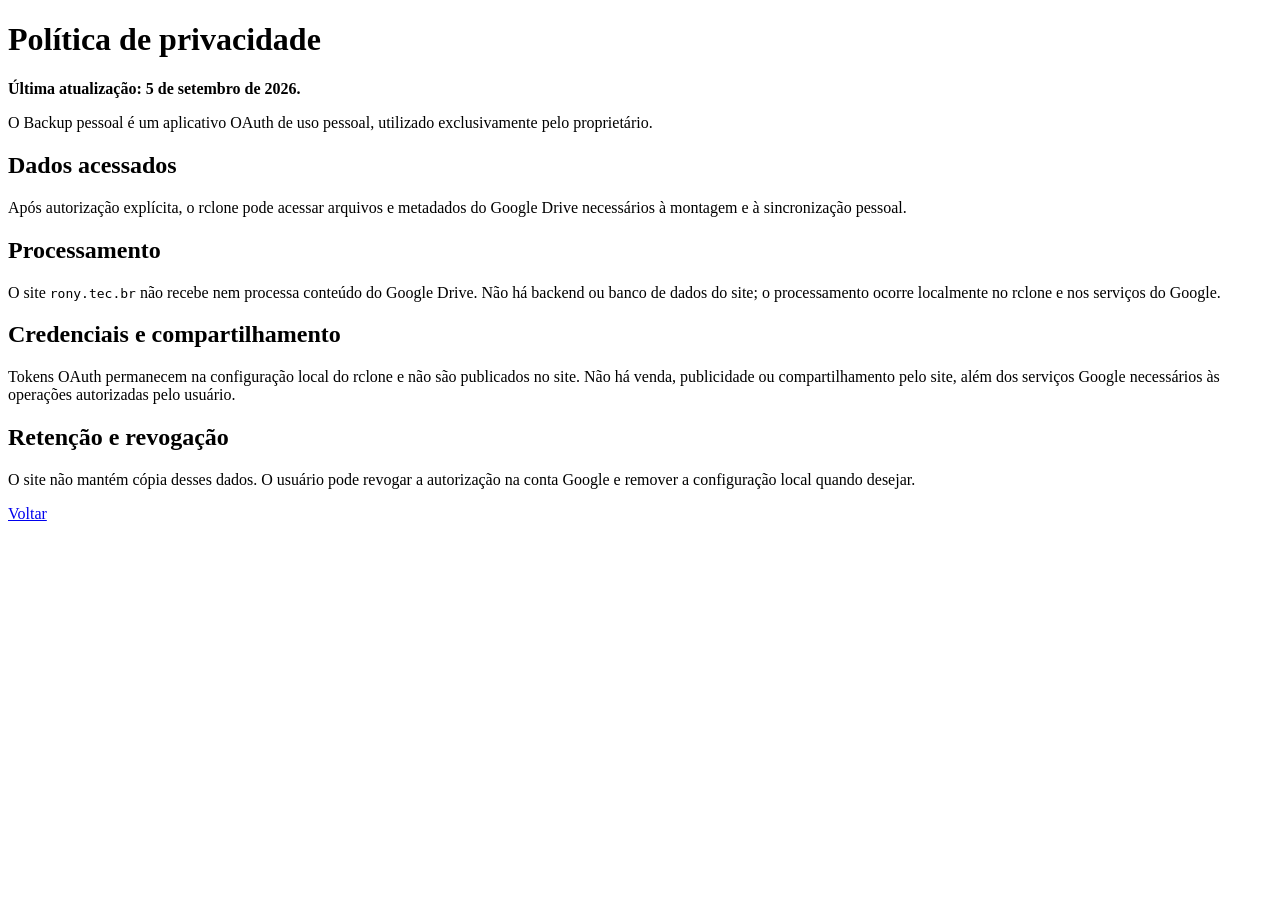
==== privacy/index.html @ d4ebe014 "Add privacy policy" ====
<!doctype html><html lang="pt-BR"><head><meta charset="utf-8"><meta name="viewport" content="width=device-width, initial-scale=1"><title>Política de privacidade — Backup pessoal</title><link rel="stylesheet" href="../style.css"></head><body><main><h1>Política de privacidade</h1><p><strong>Última atualização: 5 de setembro de 2026.</strong></p><p>O Backup pessoal é um aplicativo OAuth de uso pessoal, utilizado exclusivamente pelo proprietário.</p><h2>Dados acessados</h2><p>Após autorização explícita, o rclone pode acessar arquivos e metadados do Google Drive necessários à montagem e à sincronização pessoal.</p><h2>Processamento</h2><p>O site <code>rony.tec.br</code> não recebe nem processa conteúdo do Google Drive. Não há backend ou banco de dados do site; o processamento ocorre localmente no rclone e nos serviços do Google.</p><h2>Credenciais e compartilhamento</h2><p>Tokens OAuth permanecem na configuração local do rclone e não são publicados no site. Não há venda, publicidade ou compartilhamento pelo site, além dos serviços Google necessários às operações autorizadas pelo usuário.</p><h2>Retenção e revogação</h2><p>O site não mantém cópia desses dados. O usuário pode revogar a autorização na conta Google e remover a configuração local quando desejar.</p><p><a href="../">Voltar</a></p></main></body></html>
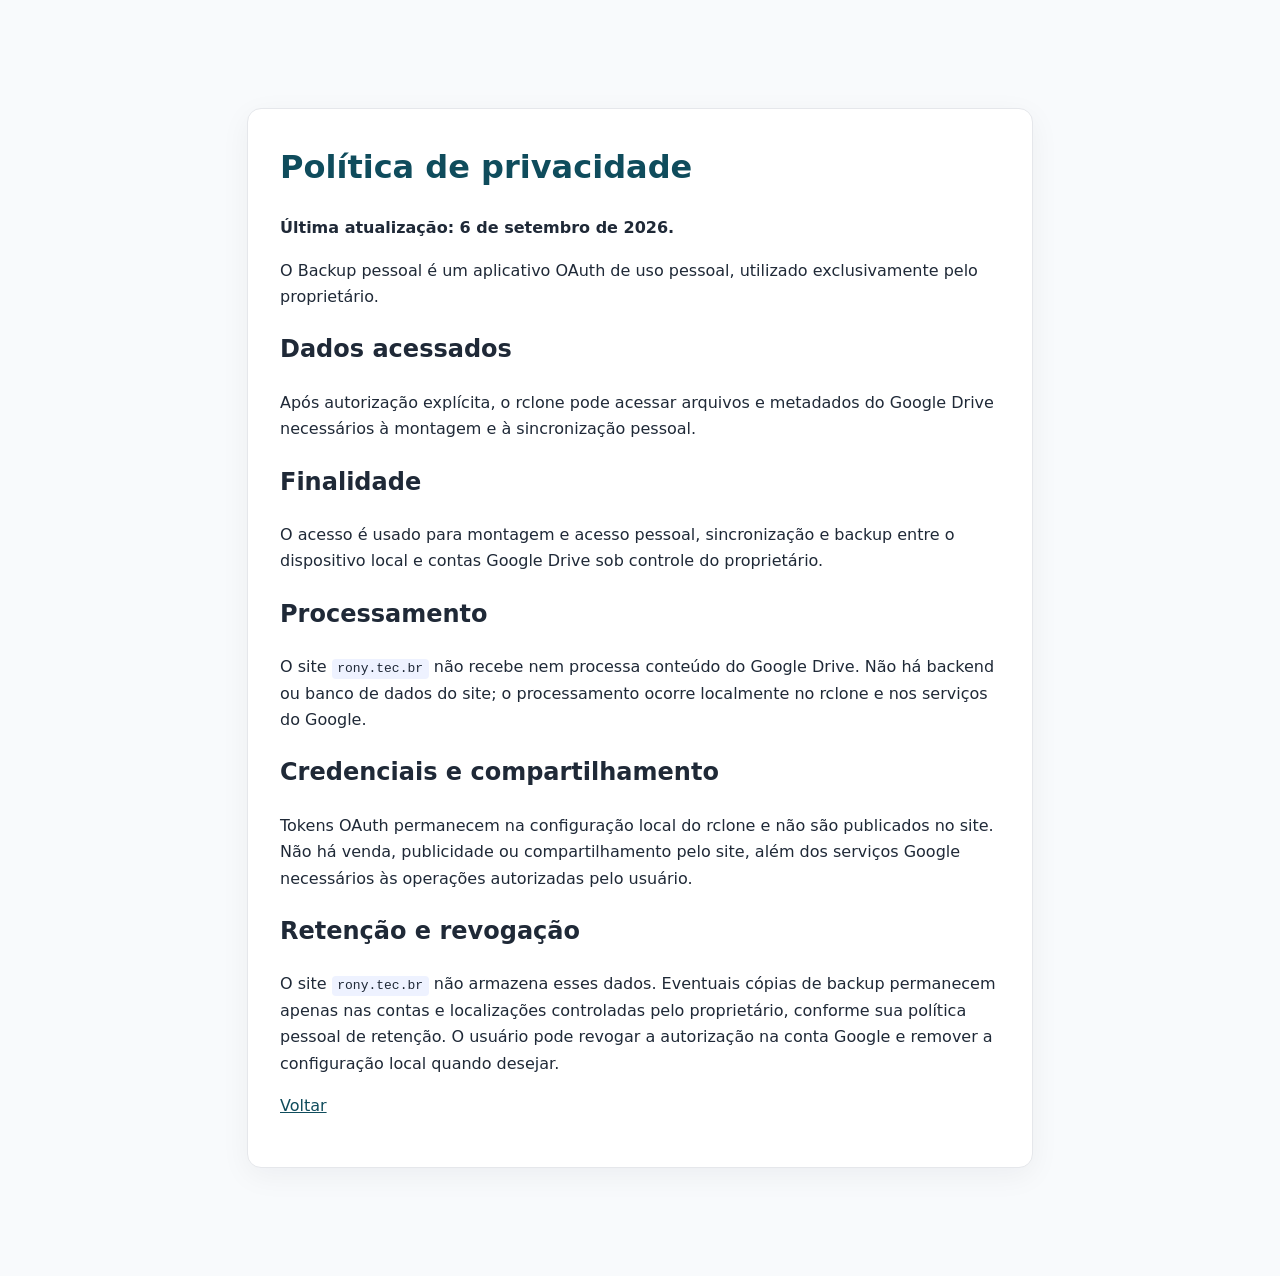
==== commit bc78f5e5: "Clarify privacy purpose and retention Updated the privacy policy with a new section on purpose and r" ====
--- a/privacy/index.html
+++ b/privacy/index.html
@@ -1 +1 @@
-<!doctype html><html lang="pt-BR"><head><meta charset="utf-8"><meta name="viewport" content="width=device-width, initial-scale=1"><title>Política de privacidade — Backup pessoal</title><link rel="stylesheet" href="../style.css"></head><body><main><h1>Política de privacidade</h1><p><strong>Última atualização: 5 de setembro de 2026.</strong></p><p>O Backup pessoal é um aplicativo OAuth de uso pessoal, utilizado exclusivamente pelo proprietário.</p><h2>Dados acessados</h2><p>Após autorização explícita, o rclone pode acessar arquivos e metadados do Google Drive necessários à montagem e à sincronização pessoal.</p><h2>Processamento</h2><p>O site <code>rony.tec.br</code> não recebe nem processa conteúdo do Google Drive. Não há backend ou banco de dados do site; o processamento ocorre localmente no rclone e nos serviços do Google.</p><h2>Credenciais e compartilhamento</h2><p>Tokens OAuth permanecem na configuração local do rclone e não são publicados no site. Não há venda, publicidade ou compartilhamento pelo site, além dos serviços Google necessários às operações autorizadas pelo usuário.</p><h2>Retenção e revogação</h2><p>O site não mantém cópia desses dados. O usuário pode revogar a autorização na conta Google e remover a configuração local quando desejar.</p><p><a href="../">Voltar</a></p></main></body></html>
+<!doctype html><html lang="pt-BR"><head><meta charset="utf-8"><meta name="viewport" content="width=device-width, initial-scale=1"><title>Política de privacidade — Backup pessoal</title><link rel="stylesheet" href="../style.css"></head><body><main><h1>Política de privacidade</h1><p><strong>Última atualização: 6 de setembro de 2026.</strong></p><p>O Backup pessoal é um aplicativo OAuth de uso pessoal, utilizado exclusivamente pelo proprietário.</p><h2>Dados acessados</h2><p>Após autorização explícita, o rclone pode acessar arquivos e metadados do Google Drive necessários à montagem e à sincronização pessoal.</p><h2>Finalidade</h2><p>O acesso é usado para montagem e acesso pessoal, sincronização e backup entre o dispositivo local e contas Google Drive sob controle do proprietário.</p><h2>Processamento</h2><p>O site <code>rony.tec.br</code> não recebe nem processa conteúdo do Google Drive. Não há backend ou banco de dados do site; o processamento ocorre localmente no rclone e nos serviços do Google.</p><h2>Credenciais e compartilhamento</h2><p>Tokens OAuth permanecem na configuração local do rclone e não são publicados no site. Não há venda, publicidade ou compartilhamento pelo site, além dos serviços Google necessários às operações autorizadas pelo usuário.</p><h2>Retenção e revogação</h2><p>O site <code>rony.tec.br</code> não armazena esses dados. Eventuais cópias de backup permanecem apenas nas contas e localizações controladas pelo proprietário, conforme sua política pessoal de retenção. O usuário pode revogar a autorização na conta Google e remover a configuração local quando desejar.</p><p><a href="../">Voltar</a></p></main></body></html>
--- a/style.css
+++ b/style.css
@@ -0,0 +1 @@
+:root{font-family:system-ui,-apple-system,Segoe UI,sans-serif;color:#1f2937;background:#f8fafc}body{margin:0}main{max-width:720px;margin:12vh auto;padding:2rem;line-height:1.65;background:white;border:1px solid #e5e7eb;border-radius:14px;box-shadow:0 8px 30px #0f172a0d}h1{margin-top:0;color:#0f4c5c}a{margin-right:1.2rem;color:#0f4c5c}code{background:#eef2ff;padding:.15rem .35rem;border-radius:4px}
